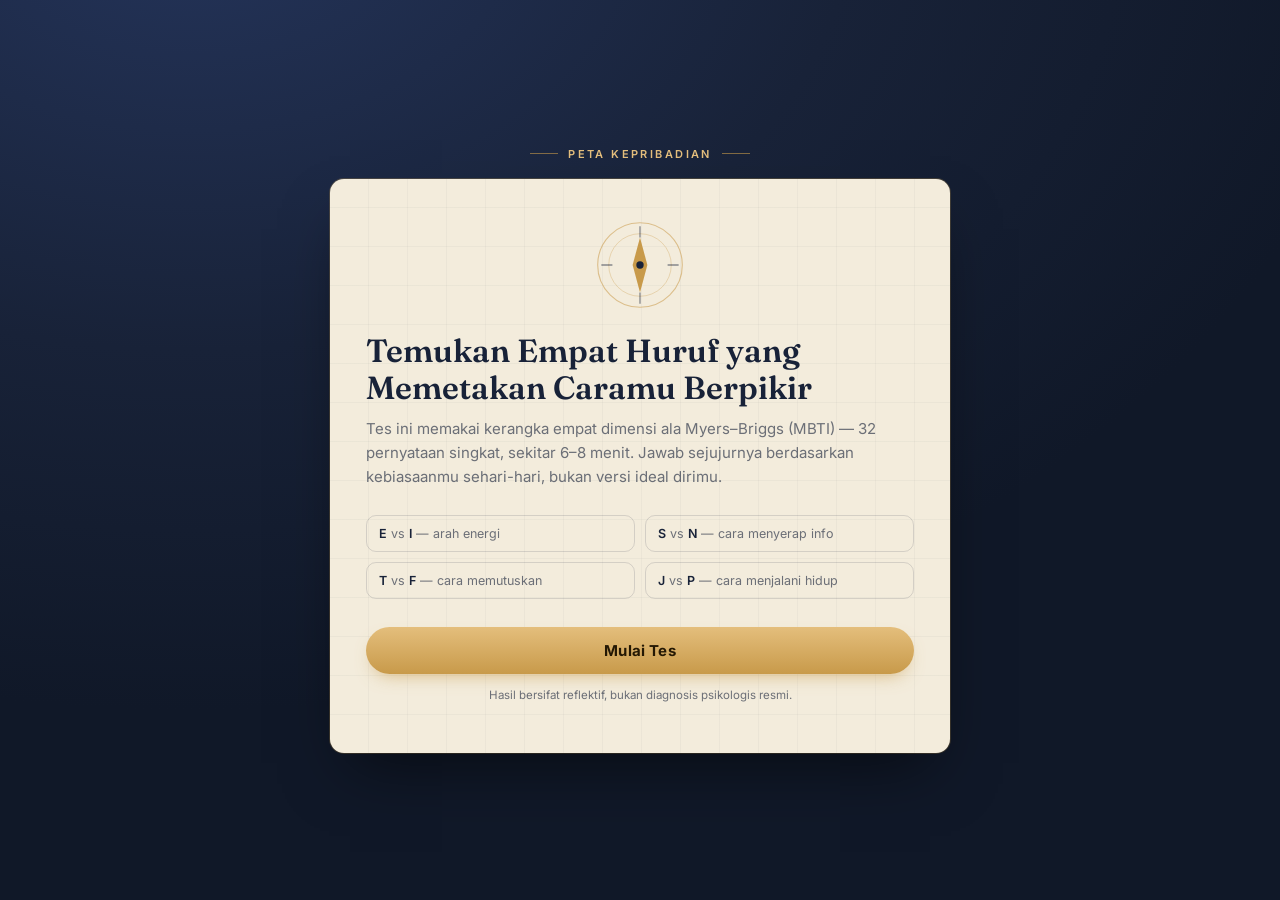
==== index.html @ 728cc456 "Rename INDEX.html to index.html" ====
<!DOCTYPE html>
<html lang="id">
<head>
<meta charset="UTF-8">
<meta name="viewport" content="width=device-width, initial-scale=1.0">
<title>Peta Kepribadian — Tes Tipe Kepribadian</title>
<style>
  @import url('https://fonts.googleapis.com/css2?family=Fraunces:opsz,wght@9..144,400;9..144,600;9..144,700&family=Inter:wght@400;500;600;700&display=swap');

  :root{
    --ink:#182238;
    --ink-2:#243252;
    --paper:#F3ECDC;
    --paper-2:#EAE0C9;
    --gold:#C89A4A;
    --gold-2:#E4BE7C;
    --line: rgba(24,34,56,0.14);
    --text-dim: rgba(24,34,56,0.62);
    --good:#5C7A5A;
    --radius: 14px;
  }
  *{box-sizing:border-box;}
  html,body{margin:0;padding:0;}
  body{
    background: radial-gradient(1200px 800px at 15% -10%, #24345A 0%, var(--ink) 55%, #101828 100%);
    color: var(--paper);
    font-family: 'Inter', system-ui, sans-serif;
    min-height:100vh;
    display:flex;
    align-items:center;
    justify-content:center;
    padding: 32px 16px;
  }
  .app{
    width:100%;
    max-width: 620px;
  }
  .brandline{
    display:flex;
    align-items:center;
    gap:10px;
    justify-content:center;
    color: var(--gold-2);
    letter-spacing: 0.22em;
    text-transform: uppercase;
    font-size: 11px;
    font-weight: 600;
    margin-bottom: 18px;
  }
  .brandline .rule{
    height:1px; width:28px; background: var(--gold);
    opacity:.6;
  }
  .card{
    background: var(--paper);
    color: var(--ink);
    border-radius: var(--radius);
    padding: 40px 36px;
    box-shadow: 0 30px 60px -20px rgba(0,0,0,0.55), 0 0 0 1px rgba(200,154,74,0.25);
    position:relative;
    overflow:hidden;
  }
  .card::before{
    content:"";
    position:absolute; inset:0;
    background:
      repeating-linear-gradient(0deg, transparent 0 38px, rgba(24,34,56,0.035) 38px 39px),
      repeating-linear-gradient(90deg, transparent 0 38px, rgba(24,34,56,0.035) 38px 39px);
    pointer-events:none;
  }
  .card > *{ position:relative; }

  h1.title{
    font-family:'Fraunces', serif;
    font-weight:600;
    font-size: 32px;
    line-height:1.15;
    margin: 0 0 10px;
  }
  p.lede{
    color: var(--text-dim);
    font-size: 15px;
    line-height:1.6;
    margin: 0 0 26px;
  }
  .compass{
    width: 92px; height: 92px;
    margin: 0 auto 22px;
    display:block;
  }
  .axis-legend{
    display:grid;
    grid-template-columns: 1fr 1fr;
    gap:10px;
    margin: 22px 0 28px;
  }
  .axis-chip{
    border:1px solid var(--line);
    border-radius:10px;
    padding: 10px 12px;
    font-size: 12.5px;
    color: var(--text-dim);
  }
  .axis-chip b{ color: var(--ink); font-weight:600; }

  button.primary{
    appearance:none;
    border:none;
    background: linear-gradient(180deg, var(--gold-2), var(--gold));
    color: #241804;
    font-family:'Inter',sans-serif;
    font-weight:700;
    font-size:15px;
    padding: 14px 22px;
    border-radius: 999px;
    cursor:pointer;
    width:100%;
    letter-spacing:0.01em;
    transition: transform .15s ease, box-shadow .15s ease;
    box-shadow: 0 8px 18px -8px rgba(200,154,74,0.7);
  }
  button.primary:hover{ transform: translateY(-1px); box-shadow: 0 12px 22px -8px rgba(200,154,74,0.8); }
  button.primary:active{ transform: translateY(0px); }
  button.primary:focus-visible{ outline: 3px solid var(--ink); outline-offset:2px; }
  button.primary:disabled{ opacity:.45; cursor:not-allowed; box-shadow:none; }

  button.ghost{
    appearance:none;
    background:none;
    border:none;
    color: var(--text-dim);
    font-family:'Inter',sans-serif;
    font-size:13px;
    cursor:pointer;
    padding:8px 4px;
    text-decoration: underline;
    text-underline-offset:3px;
  }
  button.ghost:focus-visible{ outline: 2px solid var(--ink); }

  /* progress */
  .progress-row{
    display:flex; align-items:center; gap:12px;
    margin-bottom: 26px;
  }
  .progress-track{
    flex:1; height:4px; background: var(--line); border-radius:99px; overflow:hidden;
  }
  .progress-fill{
    height:100%; background: var(--gold); width:0%;
    transition: width .35s ease;
  }
  .progress-label{
    font-size:11px; letter-spacing:0.08em; text-transform:uppercase;
    color: var(--text-dim); white-space:nowrap;
  }

  .q-axis-tag{
    display:inline-block;
    font-size:10.5px;
    letter-spacing:0.14em;
    text-transform:uppercase;
    color: var(--gold);
    background: rgba(200,154,74,0.12);
    border:1px solid rgba(200,154,74,0.4);
    padding: 4px 10px;
    border-radius:99px;
    margin-bottom:16px;
    font-weight:600;
  }
  .q-text{
    font-family:'Fraunces', serif;
    font-size: 22px;
    line-height:1.4;
    font-weight:500;
    margin: 0 0 28px;
    min-height: 84px;
  }

  .scale{
    display:flex;
    justify-content:space-between;
    gap:8px;
    margin-bottom:10px;
  }
  .scale button{
    flex:1;
    aspect-ratio:1;
    border-radius:50%;
    border: 1.5px solid var(--line);
    background: var(--paper-2);
    cursor:pointer;
    display:flex; align-items:center; justify-content:center;
    font-family:'Fraunces', serif;
    color: transparent;
    transition: all .15s ease;
    position:relative;
  }
  .scale button .dot{
    width: 10px; height:10px; border-radius:50%;
    background: var(--ink); opacity:.18;
  }
  .scale button:hover{ border-color: var(--gold); }
  .scale button.selected{
    background: var(--ink);
    border-color: var(--ink);
  }
  .scale button.selected .dot{ background: var(--gold-2); opacity:1; }
  .scale-labels{
    display:flex; justify-content:space-between;
    font-size:10.5px; color: var(--text-dim);
    margin-bottom:30px;
    letter-spacing:0.02em;
  }
  .scale-labels span:last-child{ text-align:right; }
  .scale-labels span{ max-width:80px; }

  .nav-row{
    display:flex; align-items:center; justify-content:space-between; gap:16px;
  }

  /* result */
  .result-eyebrow{
    font-size:11px; letter-spacing:0.18em; text-transform:uppercase;
    color: var(--gold); font-weight:700; margin-bottom:8px;
  }
  .type-code{
    font-family:'Fraunces', serif;
    font-weight:700;
    font-size: 58px;
    letter-spacing: 0.04em;
    margin: 0 0 2px;
    display:flex;
    gap: 2px;
  }
  .type-code span{ display:inline-block; }
  .type-name{
    font-family:'Fraunces', serif;
    font-size:20px;
    color: var(--ink-2);
    margin: 0 0 18px;
  }
  .type-desc{
    font-size:14.5px;
    line-height:1.7;
    color: var(--text-dim);
    margin-bottom: 28px;
  }
  .axis-bars{
    display:flex; flex-direction:column; gap:16px;
    margin-bottom: 30px;
  }
  .axis-bar-row{ }
  .axis-bar-top{
    display:flex; justify-content:space-between;
    font-size:11.5px; font-weight:700;
    margin-bottom:6px;
    color: var(--ink);
  }
  .axis-bar-top .lo, .axis-bar-top .hi{ width:44%; }
  .axis-bar-top .hi{ text-align:right; }
  .axis-bar-track{
    height:8px; border-radius:99px; background: var(--paper-2);
    position:relative; overflow:hidden; border:1px solid var(--line);
  }
  .axis-bar-fill{
    position:absolute; top:0; bottom:0; left:0;
    background: linear-gradient(90deg, var(--gold-2), var(--gold));
    border-radius:99px;
  }
  .axis-pct{
    font-size:10.5px; color: var(--text-dim); margin-top:4px; display:flex; justify-content:space-between;
  }

  .hidden{ display:none !important; }

  @media (max-width:480px){
    .card{ padding: 30px 22px; }
    h1.title{ font-size:26px; }
    .type-code{ font-size:44px; }
    .q-text{ font-size:19px; min-height:auto; }
    .axis-legend{ grid-template-columns: 1fr; }
  }

  @media (prefers-reduced-motion: reduce){
    *{ transition:none !important; }
  }
</style>
</head>
<body>
<div class="app">
  <div class="brandline"><span class="rule"></span> PETA KEPRIBADIAN <span class="rule"></span></div>

  <div class="card">

    <!-- INTRO -->
    <section id="screen-intro">
      <svg class="compass" viewBox="0 0 100 100" fill="none" xmlns="http://www.w3.org/2000/svg" aria-hidden="true">
        <circle cx="50" cy="50" r="46" stroke="#C89A4A" stroke-width="1.2" opacity="0.55"/>
        <circle cx="50" cy="50" r="34" stroke="#C89A4A" stroke-width="1" opacity="0.35"/>
        <path d="M50 8 L50 20 M50 80 L50 92 M8 50 L20 50 M80 50 L92 50" stroke="#182238" stroke-width="1.4" opacity="0.5"/>
        <path d="M50 20 L58 50 L50 80 L42 50 Z" fill="#C89A4A"/>
        <circle cx="50" cy="50" r="4" fill="#182238"/>
      </svg>
      <h1 class="title">Temukan Empat Huruf yang Memetakan Caramu Berpikir</h1>
      <p class="lede">Tes ini memakai kerangka empat dimensi ala Myers–Briggs (MBTI) — 32 pernyataan singkat, sekitar 6–8 menit. Jawab sejujurnya berdasarkan kebiasaanmu sehari-hari, bukan versi ideal dirimu.</p>

      <div class="axis-legend">
        <div class="axis-chip"><b>E</b> vs <b>I</b> — arah energi</div>
        <div class="axis-chip"><b>S</b> vs <b>N</b> — cara menyerap info</div>
        <div class="axis-chip"><b>T</b> vs <b>F</b> — cara memutuskan</div>
        <div class="axis-chip"><b>J</b> vs <b>P</b> — cara menjalani hidup</div>
      </div>

      <button class="primary" onclick="goToNameScreen()">Mulai Tes</button>
      <p style="font-size:11.5px;color:var(--text-dim);text-align:center;margin-top:14px;">
        Hasil bersifat reflektif, bukan diagnosis psikologis resmi.
      </p>
    </section>

    <!-- NAME -->
    <section id="screen-name" class="hidden">
      <h1 class="title">Siapa Namamu?</h1>
      <p class="lede">Nama ini dipakai untuk menyimpan hasil tesmu.</p>
      <input type="text" id="nameInput" placeholder="Tulis nama lengkap"
        style="width:100%;padding:14px 16px;border-radius:10px;border:1.5px solid var(--line);
        font-family:'Inter',sans-serif;font-size:15px;margin-bottom:20px;background:var(--paper-2);color:var(--ink);">
      <p id="nameError" style="color:#a0453a;font-size:12.5px;margin:-12px 0 16px;display:none;">Nama tidak boleh kosong.</p>
      <button class="primary" onclick="startQuiz()">Lanjut ke Soal</button>
    </section>

    <!-- QUIZ -->
    <section id="screen-quiz" class="hidden">
      <div class="progress-row">
        <div class="progress-track"><div class="progress-fill" id="progressFill"></div></div>
        <div class="progress-label" id="progressLabel">1 / 32</div>
      </div>

      <div id="axisTag" class="q-axis-tag">ARAH ENERGI</div>
      <p class="q-text" id="questionText">—</p>

      <div class="scale" id="scaleRow"></div>
      <div class="scale-labels">
        <span>Sangat tidak setuju</span>
        <span>Sangat setuju</span>
      </div>

      <div class="nav-row">
        <button class="ghost" id="backBtn" onclick="goBack()">← Sebelumnya</button>
        <button class="ghost" onclick="skipQuestion()">Lewati →</button>
      </div>
    </section>

    <!-- RESULT -->
    <section id="screen-result" class="hidden">
      <div class="result-eyebrow">Tipe kepribadianmu</div>
      <h2 class="type-code" id="typeCode"></h2>
      <p class="type-name" id="typeName"></p>
      <p class="type-desc" id="typeDesc"></p>

      <div class="axis-bars" id="axisBars"></div>

      <p id="saveStatus" style="font-size:12.5px;color:var(--text-dim);text-align:center;margin:-14px 0 20px;"></p>

      <button class="primary" onclick="restartQuiz()">Ulangi Tes</button>
    </section>

  </div>
</div>

<script>
const AXES = {
  EI: { label: 'ARAH ENERGI', lo: 'I · Introvert', hi: 'E · Extrovert' },
  SN: { label: 'CARA MENYERAP INFORMASI', lo: 'S · Sensing', hi: 'N · Intuition' },
  TF: { label: 'CARA MEMUTUSKAN', lo: 'F · Feeling', hi: 'T · Thinking' },
  JP: { label: 'CARA MENJALANI HIDUP', lo: 'P · Perceiving', hi: 'J · Judging' }
};

const QUESTIONS = [
  // E (agree -> E)
  {axis:'EI', pole:'E', text:'Saya merasa lebih bersemangat setelah menghabiskan waktu di tengah banyak orang, dibanding sendirian.'},
  {axis:'EI', pole:'E', text:'Saya suka melontarkan ide sambil berbicara, bukan memikirkannya matang-matang dulu.'},
  {axis:'EI', pole:'E', text:'Saya mudah akrab dengan orang baru di suatu acara atau pertemuan.'},
  {axis:'EI', pole:'E', text:'Saya lebih suka mengerjakan sesuatu bersama tim daripada sendirian.'},
  // I (agree -> I)
  {axis:'EI', pole:'I', text:'Saya butuh waktu menyendiri untuk memulihkan energi setelah bersosialisasi lama.'},
  {axis:'EI', pole:'I', text:'Saya lebih suka memikirkan sesuatu secara matang sebelum mengucapkannya.'},
  {axis:'EI', pole:'I', text:'Saya lebih nyaman mengobrol dengan satu-dua orang dekat daripada di keramaian.'},
  {axis:'EI', pole:'I', text:'Saya lebih produktif saat bekerja sendirian tanpa banyak gangguan.'},

  // S (agree -> S)
  {axis:'SN', pole:'S', text:'Saya lebih percaya pada fakta dan pengalaman nyata daripada firasat.'},
  {axis:'SN', pole:'S', text:'Saya lebih suka instruksi yang jelas dan rinci, langkah demi langkah.'},
  {axis:'SN', pole:'S', text:'Saya lebih memperhatikan detail konkret daripada gambaran besar.'},
  {axis:'SN', pole:'S', text:'Saya lebih suka menyelesaikan masalah dengan cara yang sudah terbukti berhasil.'},
  // N (agree -> N)
  {axis:'SN', pole:'N', text:'Saya suka membayangkan berbagai kemungkinan dan pola tersembunyi di balik sesuatu.'},
  {axis:'SN', pole:'N', text:'Saya lebih tertarik pada ide dan konsep abstrak daripada rincian teknis.'},
  {axis:'SN', pole:'N', text:'Saya sering memikirkan skenario "bagaimana jika" tentang masa depan.'},
  {axis:'SN', pole:'N', text:'Saya lebih suka mencoba cara baru daripada mengikuti metode lama.'},

  // T (agree -> T)
  {axis:'TF', pole:'T', text:'Saya mengambil keputusan berdasarkan logika dan analisis, bukan perasaan.'},
  {axis:'TF', pole:'T', text:'Saya lebih mengutamakan keadilan dan konsistensi aturan daripada situasi personal seseorang.'},
  {axis:'TF', pole:'T', text:'Saya cenderung memberi kritik langsung meski berisiko menyinggung perasaan orang.'},
  {axis:'TF', pole:'T', text:'Saya lebih fokus mencari kebenaran daripada menjaga suasana tetap nyaman.'},
  // F (agree -> F)
  {axis:'TF', pole:'F', text:'Saya mempertimbangkan perasaan orang lain sebelum mengambil keputusan.'},
  {axis:'TF', pole:'F', text:'Saya lebih suka menjaga keharmonisan kelompok daripada memenangkan perdebatan.'},
  {axis:'TF', pole:'F', text:'Saya mudah berempati dengan apa yang sedang dirasakan orang lain.'},
  {axis:'TF', pole:'F', text:'Saya cenderung memberi apresiasi dulu sebelum menyampaikan kritik.'},

  // J (agree -> J)
  {axis:'JP', pole:'J', text:'Saya suka membuat rencana matang sebelum memulai sesuatu.'},
  {axis:'JP', pole:'J', text:'Saya merasa lebih tenang ketika semuanya sudah diputuskan dan terjadwal.'},
  {axis:'JP', pole:'J', text:'Saya lebih suka menyelesaikan tugas jauh sebelum tenggat waktu.'},
  {axis:'JP', pole:'J', text:'Saya menyukai lingkungan kerja yang terstruktur dan rapi.'},
  // P (agree -> P)
  {axis:'JP', pole:'P', text:'Saya lebih suka membiarkan opsi tetap terbuka daripada terikat pada satu rencana.'},
  {axis:'JP', pole:'P', text:'Saya sering bekerja lebih baik justru saat mendekati tenggat waktu.'},
  {axis:'JP', pole:'P', text:'Saya suka berimprovisasi dan beradaptasi di tempat daripada mengikuti jadwal ketat.'},
  {axis:'JP', pole:'P', text:'Saya merasa jadwal yang terlalu kaku itu membatasi.'}
];

const TYPES = {
  INTJ:{name:'Sang Arsitek', desc:'Perencana strategis yang mandiri, suka menyusun sistem jangka panjang dan tak mudah puas dengan cara lama jika ada cara yang lebih efisien.'},
  INTP:{name:'Sang Logikawan', desc:'Pemikir analitis yang haus akan pemahaman mendalam, senang membongkar ide sampai ke akar logikanya sebelum menerimanya.'},
  ENTJ:{name:'Sang Komandan', desc:'Pemimpin tegas yang berorientasi hasil, cepat melihat peluang dan mengorganisir orang serta sumber daya untuk mencapainya.'},
  ENTP:{name:'Sang Pendebat', desc:'Pencetus ide yang gesit dan suka menantang asumsi, menikmati diskusi terbuka dan eksplorasi kemungkinan baru.'},
  INFJ:{name:'Sang Advokat', desc:'Idealis yang tenang namun teguh, punya visi jangka panjang tentang bagaimana membantu orang lain berkembang.'},
  INFP:{name:'Sang Mediator', desc:'Pribadi reflektif dengan nilai batin yang kuat, setia pada makna dan keaslian dalam setiap hal yang dikerjakan.'},
  ENFJ:{name:'Sang Protagonis', desc:'Penggerak yang hangat dan persuasif, pandai membaca kebutuhan orang lain dan menyatukan mereka menuju tujuan bersama.'},
  ENFP:{name:'Sang Kampiun', desc:'Jiwa bebas yang antusias dan penuh ide, mudah terhubung dengan orang baru dan melihat potensi di mana-mana.'},
  ISTJ:{name:'Sang Logistikus', desc:'Pribadi yang tertib dan bisa diandalkan, menjunjung tinggi tanggung jawab dan konsistensi dalam segala hal.'},
  ISFJ:{name:'Sang Pembela', desc:'Pribadi hangat dan teliti yang senang menjaga kestabilan dan kenyamanan orang-orang di sekitarnya.'},
  ESTJ:{name:'Sang Eksekutif', desc:'Pengatur yang tegas dan praktis, ahli dalam menjalankan rencana secara efisien dan menjaga semuanya tetap pada jalurnya.'},
  ESFJ:{name:'Sang Konsul', desc:'Pribadi sosial dan penuh perhatian yang senang menjaga keharmonisan kelompok serta memastikan semua orang terlibat.'},
  ISTP:{name:'Sang Virtuoso', desc:'Pemecah masalah yang praktis dan tenang, senang memahami cara kerja sesuatu langsung lewat tangan sendiri.'},
  ISFP:{name:'Sang Petualang', desc:'Pribadi lembut dan artistik yang menjalani hidup mengikuti nilai pribadinya, menghargai kebebasan berekspresi.'},
  ESTP:{name:'Sang Pengusaha', desc:'Pribadi enerjik dan spontan yang tanggap terhadap situasi nyata, senang bertindak cepat dan mengambil risiko terukur.'},
  ESFP:{name:'Sang Penghibur', desc:'Pribadi ceria dan spontan yang hidup di momen saat ini, senang membawa keceriaan pada orang-orang di sekitarnya.'}
};

// GANTI dengan URL Web App hasil Deploy dari Apps Script (Langkah 1-5 di atas)
const SCRIPT_URL = 'https://script.google.com/macros/s/AKfycbwz7SujuM5sYtSNVyDx9dvc4fyeZL98cVMhSH66Ate2bv2nYC5BGK6JNbNzbFPP69vO/exec';

let answers = new Array(QUESTIONS.length).fill(null);
let current = 0;
let respondentName = '';

function goToNameScreen(){
  document.getElementById('screen-intro').classList.add('hidden');
  document.getElementById('screen-name').classList.remove('hidden');
}

function startQuiz(){
  const nameVal = document.getElementById('nameInput').value.trim();
  if(!nameVal){
    document.getElementById('nameError').style.display = 'block';
    return;
  }
  respondentName = nameVal;
  document.getElementById('screen-name').classList.add('hidden');
  document.getElementById('screen-quiz').classList.remove('hidden');
  renderQuestion();
}

function renderQuestion(){
  const q = QUESTIONS[current];
  document.getElementById('axisTag').textContent = AXES[q.axis].label;
  document.getElementById('questionText').textContent = q.text;
  document.getElementById('progressLabel').textContent = (current+1) + ' / ' + QUESTIONS.length;
  document.getElementById('progressFill').style.width = ((current)/QUESTIONS.length*100) + '%';
  document.getElementById('backBtn').style.visibility = current === 0 ? 'hidden' : 'visible';

  const row = document.getElementById('scaleRow');
  row.innerHTML = '';
  for(let i=1;i<=5;i++){
    const btn = document.createElement('button');
    btn.type = 'button';
    btn.setAttribute('aria-label', 'Skor ' + i);
    if(answers[current] === i) btn.classList.add('selected');
    const dot = document.createElement('span');
    dot.className = 'dot';
    btn.appendChild(dot);
    btn.onclick = () => selectAnswer(i);
    row.appendChild(btn);
  }
}

function selectAnswer(value){
  answers[current] = value;
  renderQuestion();
  setTimeout(()=>{
    if(current < QUESTIONS.length - 1){
      current++;
      renderQuestion();
    } else {
      finishQuiz();
    }
  }, 180);
}

function skipQuestion(){
  if(answers[current] === null) answers[current] = 3;
  if(current < QUESTIONS.length - 1){
    current++;
    renderQuestion();
  } else {
    finishQuiz();
  }
}

function goBack(){
  if(current > 0){
    current--;
    renderQuestion();
  }
}

function finishQuiz(){
  const totals = { E:0,I:0,S:0,N:0,T:0,F:0,J:0,P:0 };
  QUESTIONS.forEach((q, idx) => {
    const val = answers[idx] === null ? 3 : answers[idx];
    totals[q.pole] += val;
  });

  const code =
    (totals.E >= totals.I ? 'E' : 'I') +
    (totals.N >= totals.S ? 'N' : 'S') +
    (totals.T >= totals.F ? 'T' : 'F') +
    (totals.J >= totals.P ? 'J' : 'P');

  showResult(code, totals);
}

function showResult(code, totals){
  document.getElementById('screen-quiz').classList.add('hidden');
  document.getElementById('screen-result').classList.remove('hidden');

  const codeEl = document.getElementById('typeCode');
  codeEl.innerHTML = '';
  code.split('').forEach((ch,i) => {
    const span = document.createElement('span');
    span.textContent = ch;
    span.style.opacity = 0;
    span.style.transform = 'translateY(8px)';
    span.style.transition = 'all .35s ease ' + (i*0.09) + 's';
    codeEl.appendChild(span);
  });
  requestAnimationFrame(()=>{
    requestAnimationFrame(()=>{
      [...codeEl.children].forEach(s => { s.style.opacity = 1; s.style.transform='translateY(0)'; });
    });
  });

  const info = TYPES[code];
  document.getElementById('typeName').textContent = info.name;
  document.getElementById('typeDesc').textContent = info.desc;

  sendToSheet(code, totals);

  const pairs = [
    ['EI','E','I'], ['SN','N','S'], ['TF','T','F'], ['JP','J','P']
  ];
  const barsEl = document.getElementById('axisBars');
  barsEl.innerHTML = '';
  pairs.forEach(([axisKey, hiPole, loPole]) => {
    const hiVal = totals[hiPole], loVal = totals[loPole];
    const pct = Math.round((hiVal / (hiVal+loVal)) * 100);
    const ax = AXES[axisKey];

    const row = document.createElement('div');
    row.className = 'axis-bar-row';
    row.innerHTML = `
      <div class="axis-bar-top"><span class="lo">${ax.lo}</span><span class="hi">${ax.hi}</span></div>
      <div class="axis-bar-track"><div class="axis-bar-fill" style="width:0%"></div></div>
      <div class="axis-pct"><span>${100-pct}%</span><span>${pct}%</span></div>
    `;
    barsEl.appendChild(row);
    const fill = row.querySelector('.axis-bar-fill');
    setTimeout(()=>{ fill.style.transition = 'width .6s ease'; fill.style.width = pct + '%'; }, 50);
  });
}

function sendToSheet(code, totals){
  const statusEl = document.getElementById('saveStatus');
  statusEl.textContent = 'Menyimpan hasil...';

  const payload = {
    nama: respondentName,
    code: code,
    totals: totals,
    answers: answers.map(a => a === null ? 3 : a)
  };

  fetch(SCRIPT_URL, {
    method: 'POST',
    mode: 'no-cors', // Apps Script tidak mengizinkan baca respons lintas origin, ini normal
    headers: { 'Content-Type': 'text/plain;charset=utf-8' },
    body: JSON.stringify(payload)
  }).then(() => {
    statusEl.textContent = '✓ Hasil tersimpan atas nama ' + respondentName;
  }).catch(() => {
    statusEl.textContent = 'Gagal menyimpan hasil. Periksa koneksi internet.';
  });
}

function restartQuiz(){
  answers = new Array(QUESTIONS.length).fill(null);
  current = 0;
  respondentName = '';
  document.getElementById('nameInput').value = '';
  document.getElementById('nameError').style.display = 'none';
  document.getElementById('saveStatus').textContent = '';
  document.getElementById('screen-result').classList.add('hidden');
  document.getElementById('screen-intro').classList.remove('hidden');
}
</script>
</body>
</html>
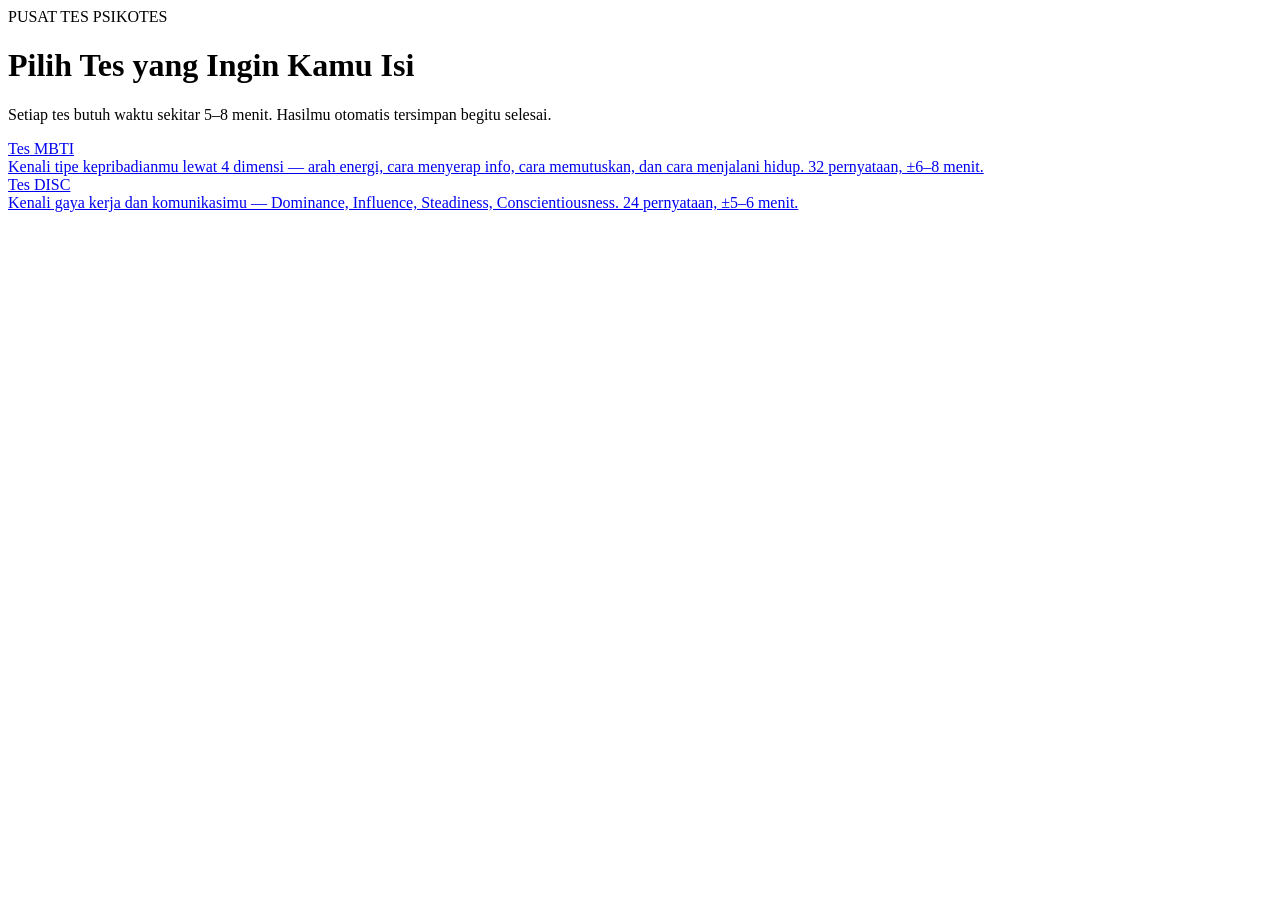
==== commit 4e29efb4: "Add files via upload" ====
--- a/index.html
+++ b/index.html
@@ -3,619 +3,27 @@
 <head>
 <meta charset="UTF-8">
 <meta name="viewport" content="width=device-width, initial-scale=1.0">
-<title>Peta Kepribadian — Tes Tipe Kepribadian</title>
-<style>
-  @import url('https://fonts.googleapis.com/css2?family=Fraunces:opsz,wght@9..144,400;9..144,600;9..144,700&family=Inter:wght@400;500;600;700&display=swap');
-
-  :root{
-    --ink:#182238;
-    --ink-2:#243252;
-    --paper:#F3ECDC;
-    --paper-2:#EAE0C9;
-    --gold:#C89A4A;
-    --gold-2:#E4BE7C;
-    --line: rgba(24,34,56,0.14);
-    --text-dim: rgba(24,34,56,0.62);
-    --good:#5C7A5A;
-    --radius: 14px;
-  }
-  *{box-sizing:border-box;}
-  html,body{margin:0;padding:0;}
-  body{
-    background: radial-gradient(1200px 800px at 15% -10%, #24345A 0%, var(--ink) 55%, #101828 100%);
-    color: var(--paper);
-    font-family: 'Inter', system-ui, sans-serif;
-    min-height:100vh;
-    display:flex;
-    align-items:center;
-    justify-content:center;
-    padding: 32px 16px;
-  }
-  .app{
-    width:100%;
-    max-width: 620px;
-  }
-  .brandline{
-    display:flex;
-    align-items:center;
-    gap:10px;
-    justify-content:center;
-    color: var(--gold-2);
-    letter-spacing: 0.22em;
-    text-transform: uppercase;
-    font-size: 11px;
-    font-weight: 600;
-    margin-bottom: 18px;
-  }
-  .brandline .rule{
-    height:1px; width:28px; background: var(--gold);
-    opacity:.6;
-  }
-  .card{
-    background: var(--paper);
-    color: var(--ink);
-    border-radius: var(--radius);
-    padding: 40px 36px;
-    box-shadow: 0 30px 60px -20px rgba(0,0,0,0.55), 0 0 0 1px rgba(200,154,74,0.25);
-    position:relative;
-    overflow:hidden;
-  }
-  .card::before{
-    content:"";
-    position:absolute; inset:0;
-    background:
-      repeating-linear-gradient(0deg, transparent 0 38px, rgba(24,34,56,0.035) 38px 39px),
-      repeating-linear-gradient(90deg, transparent 0 38px, rgba(24,34,56,0.035) 38px 39px);
-    pointer-events:none;
-  }
-  .card > *{ position:relative; }
-
-  h1.title{
-    font-family:'Fraunces', serif;
-    font-weight:600;
-    font-size: 32px;
-    line-height:1.15;
-    margin: 0 0 10px;
-  }
-  p.lede{
-    color: var(--text-dim);
-    font-size: 15px;
-    line-height:1.6;
-    margin: 0 0 26px;
-  }
-  .compass{
-    width: 92px; height: 92px;
-    margin: 0 auto 22px;
-    display:block;
-  }
-  .axis-legend{
-    display:grid;
-    grid-template-columns: 1fr 1fr;
-    gap:10px;
-    margin: 22px 0 28px;
-  }
-  .axis-chip{
-    border:1px solid var(--line);
-    border-radius:10px;
-    padding: 10px 12px;
-    font-size: 12.5px;
-    color: var(--text-dim);
-  }
-  .axis-chip b{ color: var(--ink); font-weight:600; }
-
-  button.primary{
-    appearance:none;
-    border:none;
-    background: linear-gradient(180deg, var(--gold-2), var(--gold));
-    color: #241804;
-    font-family:'Inter',sans-serif;
-    font-weight:700;
-    font-size:15px;
-    padding: 14px 22px;
-    border-radius: 999px;
-    cursor:pointer;
-    width:100%;
-    letter-spacing:0.01em;
-    transition: transform .15s ease, box-shadow .15s ease;
-    box-shadow: 0 8px 18px -8px rgba(200,154,74,0.7);
-  }
-  button.primary:hover{ transform: translateY(-1px); box-shadow: 0 12px 22px -8px rgba(200,154,74,0.8); }
-  button.primary:active{ transform: translateY(0px); }
-  button.primary:focus-visible{ outline: 3px solid var(--ink); outline-offset:2px; }
-  button.primary:disabled{ opacity:.45; cursor:not-allowed; box-shadow:none; }
-
-  button.ghost{
-    appearance:none;
-    background:none;
-    border:none;
-    color: var(--text-dim);
-    font-family:'Inter',sans-serif;
-    font-size:13px;
-    cursor:pointer;
-    padding:8px 4px;
-    text-decoration: underline;
-    text-underline-offset:3px;
-  }
-  button.ghost:focus-visible{ outline: 2px solid var(--ink); }
-
-  /* progress */
-  .progress-row{
-    display:flex; align-items:center; gap:12px;
-    margin-bottom: 26px;
-  }
-  .progress-track{
-    flex:1; height:4px; background: var(--line); border-radius:99px; overflow:hidden;
-  }
-  .progress-fill{
-    height:100%; background: var(--gold); width:0%;
-    transition: width .35s ease;
-  }
-  .progress-label{
-    font-size:11px; letter-spacing:0.08em; text-transform:uppercase;
-    color: var(--text-dim); white-space:nowrap;
-  }
-
-  .q-axis-tag{
-    display:inline-block;
-    font-size:10.5px;
-    letter-spacing:0.14em;
-    text-transform:uppercase;
-    color: var(--gold);
-    background: rgba(200,154,74,0.12);
-    border:1px solid rgba(200,154,74,0.4);
-    padding: 4px 10px;
-    border-radius:99px;
-    margin-bottom:16px;
-    font-weight:600;
-  }
-  .q-text{
-    font-family:'Fraunces', serif;
-    font-size: 22px;
-    line-height:1.4;
-    font-weight:500;
-    margin: 0 0 28px;
-    min-height: 84px;
-  }
-
-  .scale{
-    display:flex;
-    justify-content:space-between;
-    gap:8px;
-    margin-bottom:10px;
-  }
-  .scale button{
-    flex:1;
-    aspect-ratio:1;
-    border-radius:50%;
-    border: 1.5px solid var(--line);
-    background: var(--paper-2);
-    cursor:pointer;
-    display:flex; align-items:center; justify-content:center;
-    font-family:'Fraunces', serif;
-    color: transparent;
-    transition: all .15s ease;
-    position:relative;
-  }
-  .scale button .dot{
-    width: 10px; height:10px; border-radius:50%;
-    background: var(--ink); opacity:.18;
-  }
-  .scale button:hover{ border-color: var(--gold); }
-  .scale button.selected{
-    background: var(--ink);
-    border-color: var(--ink);
-  }
-  .scale button.selected .dot{ background: var(--gold-2); opacity:1; }
-  .scale-labels{
-    display:flex; justify-content:space-between;
-    font-size:10.5px; color: var(--text-dim);
-    margin-bottom:30px;
-    letter-spacing:0.02em;
-  }
-  .scale-labels span:last-child{ text-align:right; }
-  .scale-labels span{ max-width:80px; }
-
-  .nav-row{
-    display:flex; align-items:center; justify-content:space-between; gap:16px;
-  }
-
-  /* result */
-  .result-eyebrow{
-    font-size:11px; letter-spacing:0.18em; text-transform:uppercase;
-    color: var(--gold); font-weight:700; margin-bottom:8px;
-  }
-  .type-code{
-    font-family:'Fraunces', serif;
-    font-weight:700;
-    font-size: 58px;
-    letter-spacing: 0.04em;
-    margin: 0 0 2px;
-    display:flex;
-    gap: 2px;
-  }
-  .type-code span{ display:inline-block; }
-  .type-name{
-    font-family:'Fraunces', serif;
-    font-size:20px;
-    color: var(--ink-2);
-    margin: 0 0 18px;
-  }
-  .type-desc{
-    font-size:14.5px;
-    line-height:1.7;
-    color: var(--text-dim);
-    margin-bottom: 28px;
-  }
-  .axis-bars{
-    display:flex; flex-direction:column; gap:16px;
-    margin-bottom: 30px;
-  }
-  .axis-bar-row{ }
-  .axis-bar-top{
-    display:flex; justify-content:space-between;
-    font-size:11.5px; font-weight:700;
-    margin-bottom:6px;
-    color: var(--ink);
-  }
-  .axis-bar-top .lo, .axis-bar-top .hi{ width:44%; }
-  .axis-bar-top .hi{ text-align:right; }
-  .axis-bar-track{
-    height:8px; border-radius:99px; background: var(--paper-2);
-    position:relative; overflow:hidden; border:1px solid var(--line);
-  }
-  .axis-bar-fill{
-    position:absolute; top:0; bottom:0; left:0;
-    background: linear-gradient(90deg, var(--gold-2), var(--gold));
-    border-radius:99px;
-  }
-  .axis-pct{
-    font-size:10.5px; color: var(--text-dim); margin-top:4px; display:flex; justify-content:space-between;
-  }
-
-  .hidden{ display:none !important; }
-
-  @media (max-width:480px){
-    .card{ padding: 30px 22px; }
-    h1.title{ font-size:26px; }
-    .type-code{ font-size:44px; }
-    .q-text{ font-size:19px; min-height:auto; }
-    .axis-legend{ grid-template-columns: 1fr; }
-  }
-
-  @media (prefers-reduced-motion: reduce){
-    *{ transition:none !important; }
-  }
-</style>
+<title>Tes Psikotes</title>
+<link rel="stylesheet" href="assets/style.css">
 </head>
 <body>
 <div class="app">
-  <div class="brandline"><span class="rule"></span> PETA KEPRIBADIAN <span class="rule"></span></div>
+  <div class="brandline"><span class="rule"></span> PUSAT TES PSIKOTES <span class="rule"></span></div>
+  <div class="card">
+    <h1 class="title">Pilih Tes yang Ingin Kamu Isi</h1>
+    <p class="lede">Setiap tes butuh waktu sekitar 5–8 menit. Hasilmu otomatis tersimpan begitu selesai.</p>
 
-  <div class="card">
-
-    <!-- INTRO -->
-    <section id="screen-intro">
-      <svg class="compass" viewBox="0 0 100 100" fill="none" xmlns="http://www.w3.org/2000/svg" aria-hidden="true">
-        <circle cx="50" cy="50" r="46" stroke="#C89A4A" stroke-width="1.2" opacity="0.55"/>
-        <circle cx="50" cy="50" r="34" stroke="#C89A4A" stroke-width="1" opacity="0.35"/>
-        <path d="M50 8 L50 20 M50 80 L50 92 M8 50 L20 50 M80 50 L92 50" stroke="#182238" stroke-width="1.4" opacity="0.5"/>
-        <path d="M50 20 L58 50 L50 80 L42 50 Z" fill="#C89A4A"/>
-        <circle cx="50" cy="50" r="4" fill="#182238"/>
-      </svg>
-      <h1 class="title">Temukan Empat Huruf yang Memetakan Caramu Berpikir</h1>
-      <p class="lede">Tes ini memakai kerangka empat dimensi ala Myers–Briggs (MBTI) — 32 pernyataan singkat, sekitar 6–8 menit. Jawab sejujurnya berdasarkan kebiasaanmu sehari-hari, bukan versi ideal dirimu.</p>
-
-      <div class="axis-legend">
-        <div class="axis-chip"><b>E</b> vs <b>I</b> — arah energi</div>
-        <div class="axis-chip"><b>S</b> vs <b>N</b> — cara menyerap info</div>
-        <div class="axis-chip"><b>T</b> vs <b>F</b> — cara memutuskan</div>
-        <div class="axis-chip"><b>J</b> vs <b>P</b> — cara menjalani hidup</div>
-      </div>
-
-      <button class="primary" onclick="goToNameScreen()">Mulai Tes</button>
-      <p style="font-size:11.5px;color:var(--text-dim);text-align:center;margin-top:14px;">
-        Hasil bersifat reflektif, bukan diagnosis psikologis resmi.
-      </p>
-    </section>
-
-    <!-- NAME -->
-    <section id="screen-name" class="hidden">
-      <h1 class="title">Siapa Namamu?</h1>
-      <p class="lede">Nama ini dipakai untuk menyimpan hasil tesmu.</p>
-      <input type="text" id="nameInput" placeholder="Tulis nama lengkap"
-        style="width:100%;padding:14px 16px;border-radius:10px;border:1.5px solid var(--line);
-        font-family:'Inter',sans-serif;font-size:15px;margin-bottom:20px;background:var(--paper-2);color:var(--ink);">
-      <p id="nameError" style="color:#a0453a;font-size:12.5px;margin:-12px 0 16px;display:none;">Nama tidak boleh kosong.</p>
-      <button class="primary" onclick="startQuiz()">Lanjut ke Soal</button>
-    </section>
-
-    <!-- QUIZ -->
-    <section id="screen-quiz" class="hidden">
-      <div class="progress-row">
-        <div class="progress-track"><div class="progress-fill" id="progressFill"></div></div>
-        <div class="progress-label" id="progressLabel">1 / 32</div>
-      </div>
-
-      <div id="axisTag" class="q-axis-tag">ARAH ENERGI</div>
-      <p class="q-text" id="questionText">—</p>
-
-      <div class="scale" id="scaleRow"></div>
-      <div class="scale-labels">
-        <span>Sangat tidak setuju</span>
-        <span>Sangat setuju</span>
-      </div>
-
-      <div class="nav-row">
-        <button class="ghost" id="backBtn" onclick="goBack()">← Sebelumnya</button>
-        <button class="ghost" onclick="skipQuestion()">Lewati →</button>
-      </div>
-    </section>
-
-    <!-- RESULT -->
-    <section id="screen-result" class="hidden">
-      <div class="result-eyebrow">Tipe kepribadianmu</div>
-      <h2 class="type-code" id="typeCode"></h2>
-      <p class="type-name" id="typeName"></p>
-      <p class="type-desc" id="typeDesc"></p>
-
-      <div class="axis-bars" id="axisBars"></div>
-
-      <p id="saveStatus" style="font-size:12.5px;color:var(--text-dim);text-align:center;margin:-14px 0 20px;"></p>
-
-      <button class="primary" onclick="restartQuiz()">Ulangi Tes</button>
-    </section>
-
+    <div class="menu-list">
+      <a class="menu-item" href="mbti.html">
+        <div class="mi-title">Tes MBTI</div>
+        <div class="mi-desc">Kenali tipe kepribadianmu lewat 4 dimensi — arah energi, cara menyerap info, cara memutuskan, dan cara menjalani hidup. 32 pernyataan, ±6–8 menit.</div>
+      </a>
+      <a class="menu-item" href="disc.html">
+        <div class="mi-title">Tes DISC</div>
+        <div class="mi-desc">Kenali gaya kerja dan komunikasimu — Dominance, Influence, Steadiness, Conscientiousness. 24 pernyataan, ±5–6 menit.</div>
+      </a>
+    </div>
   </div>
 </div>
-
-<script>
-const AXES = {
-  EI: { label: 'ARAH ENERGI', lo: 'I · Introvert', hi: 'E · Extrovert' },
-  SN: { label: 'CARA MENYERAP INFORMASI', lo: 'S · Sensing', hi: 'N · Intuition' },
-  TF: { label: 'CARA MEMUTUSKAN', lo: 'F · Feeling', hi: 'T · Thinking' },
-  JP: { label: 'CARA MENJALANI HIDUP', lo: 'P · Perceiving', hi: 'J · Judging' }
-};
-
-const QUESTIONS = [
-  // E (agree -> E)
-  {axis:'EI', pole:'E', text:'Saya merasa lebih bersemangat setelah menghabiskan waktu di tengah banyak orang, dibanding sendirian.'},
-  {axis:'EI', pole:'E', text:'Saya suka melontarkan ide sambil berbicara, bukan memikirkannya matang-matang dulu.'},
-  {axis:'EI', pole:'E', text:'Saya mudah akrab dengan orang baru di suatu acara atau pertemuan.'},
-  {axis:'EI', pole:'E', text:'Saya lebih suka mengerjakan sesuatu bersama tim daripada sendirian.'},
-  // I (agree -> I)
-  {axis:'EI', pole:'I', text:'Saya butuh waktu menyendiri untuk memulihkan energi setelah bersosialisasi lama.'},
-  {axis:'EI', pole:'I', text:'Saya lebih suka memikirkan sesuatu secara matang sebelum mengucapkannya.'},
-  {axis:'EI', pole:'I', text:'Saya lebih nyaman mengobrol dengan satu-dua orang dekat daripada di keramaian.'},
-  {axis:'EI', pole:'I', text:'Saya lebih produktif saat bekerja sendirian tanpa banyak gangguan.'},
-
-  // S (agree -> S)
-  {axis:'SN', pole:'S', text:'Saya lebih percaya pada fakta dan pengalaman nyata daripada firasat.'},
-  {axis:'SN', pole:'S', text:'Saya lebih suka instruksi yang jelas dan rinci, langkah demi langkah.'},
-  {axis:'SN', pole:'S', text:'Saya lebih memperhatikan detail konkret daripada gambaran besar.'},
-  {axis:'SN', pole:'S', text:'Saya lebih suka menyelesaikan masalah dengan cara yang sudah terbukti berhasil.'},
-  // N (agree -> N)
-  {axis:'SN', pole:'N', text:'Saya suka membayangkan berbagai kemungkinan dan pola tersembunyi di balik sesuatu.'},
-  {axis:'SN', pole:'N', text:'Saya lebih tertarik pada ide dan konsep abstrak daripada rincian teknis.'},
-  {axis:'SN', pole:'N', text:'Saya sering memikirkan skenario "bagaimana jika" tentang masa depan.'},
-  {axis:'SN', pole:'N', text:'Saya lebih suka mencoba cara baru daripada mengikuti metode lama.'},
-
-  // T (agree -> T)
-  {axis:'TF', pole:'T', text:'Saya mengambil keputusan berdasarkan logika dan analisis, bukan perasaan.'},
-  {axis:'TF', pole:'T', text:'Saya lebih mengutamakan keadilan dan konsistensi aturan daripada situasi personal seseorang.'},
-  {axis:'TF', pole:'T', text:'Saya cenderung memberi kritik langsung meski berisiko menyinggung perasaan orang.'},
-  {axis:'TF', pole:'T', text:'Saya lebih fokus mencari kebenaran daripada menjaga suasana tetap nyaman.'},
-  // F (agree -> F)
-  {axis:'TF', pole:'F', text:'Saya mempertimbangkan perasaan orang lain sebelum mengambil keputusan.'},
-  {axis:'TF', pole:'F', text:'Saya lebih suka menjaga keharmonisan kelompok daripada memenangkan perdebatan.'},
-  {axis:'TF', pole:'F', text:'Saya mudah berempati dengan apa yang sedang dirasakan orang lain.'},
-  {axis:'TF', pole:'F', text:'Saya cenderung memberi apresiasi dulu sebelum menyampaikan kritik.'},
-
-  // J (agree -> J)
-  {axis:'JP', pole:'J', text:'Saya suka membuat rencana matang sebelum memulai sesuatu.'},
-  {axis:'JP', pole:'J', text:'Saya merasa lebih tenang ketika semuanya sudah diputuskan dan terjadwal.'},
-  {axis:'JP', pole:'J', text:'Saya lebih suka menyelesaikan tugas jauh sebelum tenggat waktu.'},
-  {axis:'JP', pole:'J', text:'Saya menyukai lingkungan kerja yang terstruktur dan rapi.'},
-  // P (agree -> P)
-  {axis:'JP', pole:'P', text:'Saya lebih suka membiarkan opsi tetap terbuka daripada terikat pada satu rencana.'},
-  {axis:'JP', pole:'P', text:'Saya sering bekerja lebih baik justru saat mendekati tenggat waktu.'},
-  {axis:'JP', pole:'P', text:'Saya suka berimprovisasi dan beradaptasi di tempat daripada mengikuti jadwal ketat.'},
-  {axis:'JP', pole:'P', text:'Saya merasa jadwal yang terlalu kaku itu membatasi.'}
-];
-
-const TYPES = {
-  INTJ:{name:'Sang Arsitek', desc:'Perencana strategis yang mandiri, suka menyusun sistem jangka panjang dan tak mudah puas dengan cara lama jika ada cara yang lebih efisien.'},
-  INTP:{name:'Sang Logikawan', desc:'Pemikir analitis yang haus akan pemahaman mendalam, senang membongkar ide sampai ke akar logikanya sebelum menerimanya.'},
-  ENTJ:{name:'Sang Komandan', desc:'Pemimpin tegas yang berorientasi hasil, cepat melihat peluang dan mengorganisir orang serta sumber daya untuk mencapainya.'},
-  ENTP:{name:'Sang Pendebat', desc:'Pencetus ide yang gesit dan suka menantang asumsi, menikmati diskusi terbuka dan eksplorasi kemungkinan baru.'},
-  INFJ:{name:'Sang Advokat', desc:'Idealis yang tenang namun teguh, punya visi jangka panjang tentang bagaimana membantu orang lain berkembang.'},
-  INFP:{name:'Sang Mediator', desc:'Pribadi reflektif dengan nilai batin yang kuat, setia pada makna dan keaslian dalam setiap hal yang dikerjakan.'},
-  ENFJ:{name:'Sang Protagonis', desc:'Penggerak yang hangat dan persuasif, pandai membaca kebutuhan orang lain dan menyatukan mereka menuju tujuan bersama.'},
-  ENFP:{name:'Sang Kampiun', desc:'Jiwa bebas yang antusias dan penuh ide, mudah terhubung dengan orang baru dan melihat potensi di mana-mana.'},
-  ISTJ:{name:'Sang Logistikus', desc:'Pribadi yang tertib dan bisa diandalkan, menjunjung tinggi tanggung jawab dan konsistensi dalam segala hal.'},
-  ISFJ:{name:'Sang Pembela', desc:'Pribadi hangat dan teliti yang senang menjaga kestabilan dan kenyamanan orang-orang di sekitarnya.'},
-  ESTJ:{name:'Sang Eksekutif', desc:'Pengatur yang tegas dan praktis, ahli dalam menjalankan rencana secara efisien dan menjaga semuanya tetap pada jalurnya.'},
-  ESFJ:{name:'Sang Konsul', desc:'Pribadi sosial dan penuh perhatian yang senang menjaga keharmonisan kelompok serta memastikan semua orang terlibat.'},
-  ISTP:{name:'Sang Virtuoso', desc:'Pemecah masalah yang praktis dan tenang, senang memahami cara kerja sesuatu langsung lewat tangan sendiri.'},
-  ISFP:{name:'Sang Petualang', desc:'Pribadi lembut dan artistik yang menjalani hidup mengikuti nilai pribadinya, menghargai kebebasan berekspresi.'},
-  ESTP:{name:'Sang Pengusaha', desc:'Pribadi enerjik dan spontan yang tanggap terhadap situasi nyata, senang bertindak cepat dan mengambil risiko terukur.'},
-  ESFP:{name:'Sang Penghibur', desc:'Pribadi ceria dan spontan yang hidup di momen saat ini, senang membawa keceriaan pada orang-orang di sekitarnya.'}
-};
-
-// GANTI dengan URL Web App hasil Deploy dari Apps Script (Langkah 1-5 di atas)
-const SCRIPT_URL = 'https://script.google.com/macros/s/AKfycbwz7SujuM5sYtSNVyDx9dvc4fyeZL98cVMhSH66Ate2bv2nYC5BGK6JNbNzbFPP69vO/exec';
-
-let answers = new Array(QUESTIONS.length).fill(null);
-let current = 0;
-let respondentName = '';
-
-function goToNameScreen(){
-  document.getElementById('screen-intro').classList.add('hidden');
-  document.getElementById('screen-name').classList.remove('hidden');
-}
-
-function startQuiz(){
-  const nameVal = document.getElementById('nameInput').value.trim();
-  if(!nameVal){
-    document.getElementById('nameError').style.display = 'block';
-    return;
-  }
-  respondentName = nameVal;
-  document.getElementById('screen-name').classList.add('hidden');
-  document.getElementById('screen-quiz').classList.remove('hidden');
-  renderQuestion();
-}
-
-function renderQuestion(){
-  const q = QUESTIONS[current];
-  document.getElementById('axisTag').textContent = AXES[q.axis].label;
-  document.getElementById('questionText').textContent = q.text;
-  document.getElementById('progressLabel').textContent = (current+1) + ' / ' + QUESTIONS.length;
-  document.getElementById('progressFill').style.width = ((current)/QUESTIONS.length*100) + '%';
-  document.getElementById('backBtn').style.visibility = current === 0 ? 'hidden' : 'visible';
-
-  const row = document.getElementById('scaleRow');
-  row.innerHTML = '';
-  for(let i=1;i<=5;i++){
-    const btn = document.createElement('button');
-    btn.type = 'button';
-    btn.setAttribute('aria-label', 'Skor ' + i);
-    if(answers[current] === i) btn.classList.add('selected');
-    const dot = document.createElement('span');
-    dot.className = 'dot';
-    btn.appendChild(dot);
-    btn.onclick = () => selectAnswer(i);
-    row.appendChild(btn);
-  }
-}
-
-function selectAnswer(value){
-  answers[current] = value;
-  renderQuestion();
-  setTimeout(()=>{
-    if(current < QUESTIONS.length - 1){
-      current++;
-      renderQuestion();
-    } else {
-      finishQuiz();
-    }
-  }, 180);
-}
-
-function skipQuestion(){
-  if(answers[current] === null) answers[current] = 3;
-  if(current < QUESTIONS.length - 1){
-    current++;
-    renderQuestion();
-  } else {
-    finishQuiz();
-  }
-}
-
-function goBack(){
-  if(current > 0){
-    current--;
-    renderQuestion();
-  }
-}
-
-function finishQuiz(){
-  const totals = { E:0,I:0,S:0,N:0,T:0,F:0,J:0,P:0 };
-  QUESTIONS.forEach((q, idx) => {
-    const val = answers[idx] === null ? 3 : answers[idx];
-    totals[q.pole] += val;
-  });
-
-  const code =
-    (totals.E >= totals.I ? 'E' : 'I') +
-    (totals.N >= totals.S ? 'N' : 'S') +
-    (totals.T >= totals.F ? 'T' : 'F') +
-    (totals.J >= totals.P ? 'J' : 'P');
-
-  showResult(code, totals);
-}
-
-function showResult(code, totals){
-  document.getElementById('screen-quiz').classList.add('hidden');
-  document.getElementById('screen-result').classList.remove('hidden');
-
-  const codeEl = document.getElementById('typeCode');
-  codeEl.innerHTML = '';
-  code.split('').forEach((ch,i) => {
-    const span = document.createElement('span');
-    span.textContent = ch;
-    span.style.opacity = 0;
-    span.style.transform = 'translateY(8px)';
-    span.style.transition = 'all .35s ease ' + (i*0.09) + 's';
-    codeEl.appendChild(span);
-  });
-  requestAnimationFrame(()=>{
-    requestAnimationFrame(()=>{
-      [...codeEl.children].forEach(s => { s.style.opacity = 1; s.style.transform='translateY(0)'; });
-    });
-  });
-
-  const info = TYPES[code];
-  document.getElementById('typeName').textContent = info.name;
-  document.getElementById('typeDesc').textContent = info.desc;
-
-  sendToSheet(code, totals);
-
-  const pairs = [
-    ['EI','E','I'], ['SN','N','S'], ['TF','T','F'], ['JP','J','P']
-  ];
-  const barsEl = document.getElementById('axisBars');
-  barsEl.innerHTML = '';
-  pairs.forEach(([axisKey, hiPole, loPole]) => {
-    const hiVal = totals[hiPole], loVal = totals[loPole];
-    const pct = Math.round((hiVal / (hiVal+loVal)) * 100);
-    const ax = AXES[axisKey];
-
-    const row = document.createElement('div');
-    row.className = 'axis-bar-row';
-    row.innerHTML = `
-      <div class="axis-bar-top"><span class="lo">${ax.lo}</span><span class="hi">${ax.hi}</span></div>
-      <div class="axis-bar-track"><div class="axis-bar-fill" style="width:0%"></div></div>
-      <div class="axis-pct"><span>${100-pct}%</span><span>${pct}%</span></div>
-    `;
-    barsEl.appendChild(row);
-    const fill = row.querySelector('.axis-bar-fill');
-    setTimeout(()=>{ fill.style.transition = 'width .6s ease'; fill.style.width = pct + '%'; }, 50);
-  });
-}
-
-function sendToSheet(code, totals){
-  const statusEl = document.getElementById('saveStatus');
-  statusEl.textContent = 'Menyimpan hasil...';
-
-  const payload = {
-    nama: respondentName,
-    code: code,
-    totals: totals,
-    answers: answers.map(a => a === null ? 3 : a)
-  };
-
-  fetch(SCRIPT_URL, {
-    method: 'POST',
-    mode: 'no-cors', // Apps Script tidak mengizinkan baca respons lintas origin, ini normal
-    headers: { 'Content-Type': 'text/plain;charset=utf-8' },
-    body: JSON.stringify(payload)
-  }).then(() => {
-    statusEl.textContent = '✓ Hasil tersimpan atas nama ' + respondentName;
-  }).catch(() => {
-    statusEl.textContent = 'Gagal menyimpan hasil. Periksa koneksi internet.';
-  });
-}
-
-function restartQuiz(){
-  answers = new Array(QUESTIONS.length).fill(null);
-  current = 0;
-  respondentName = '';
-  document.getElementById('nameInput').value = '';
-  document.getElementById('nameError').style.display = 'none';
-  document.getElementById('saveStatus').textContent = '';
-  document.getElementById('screen-result').classList.add('hidden');
-  document.getElementById('screen-intro').classList.remove('hidden');
-}
-</script>
 </body>
 </html>
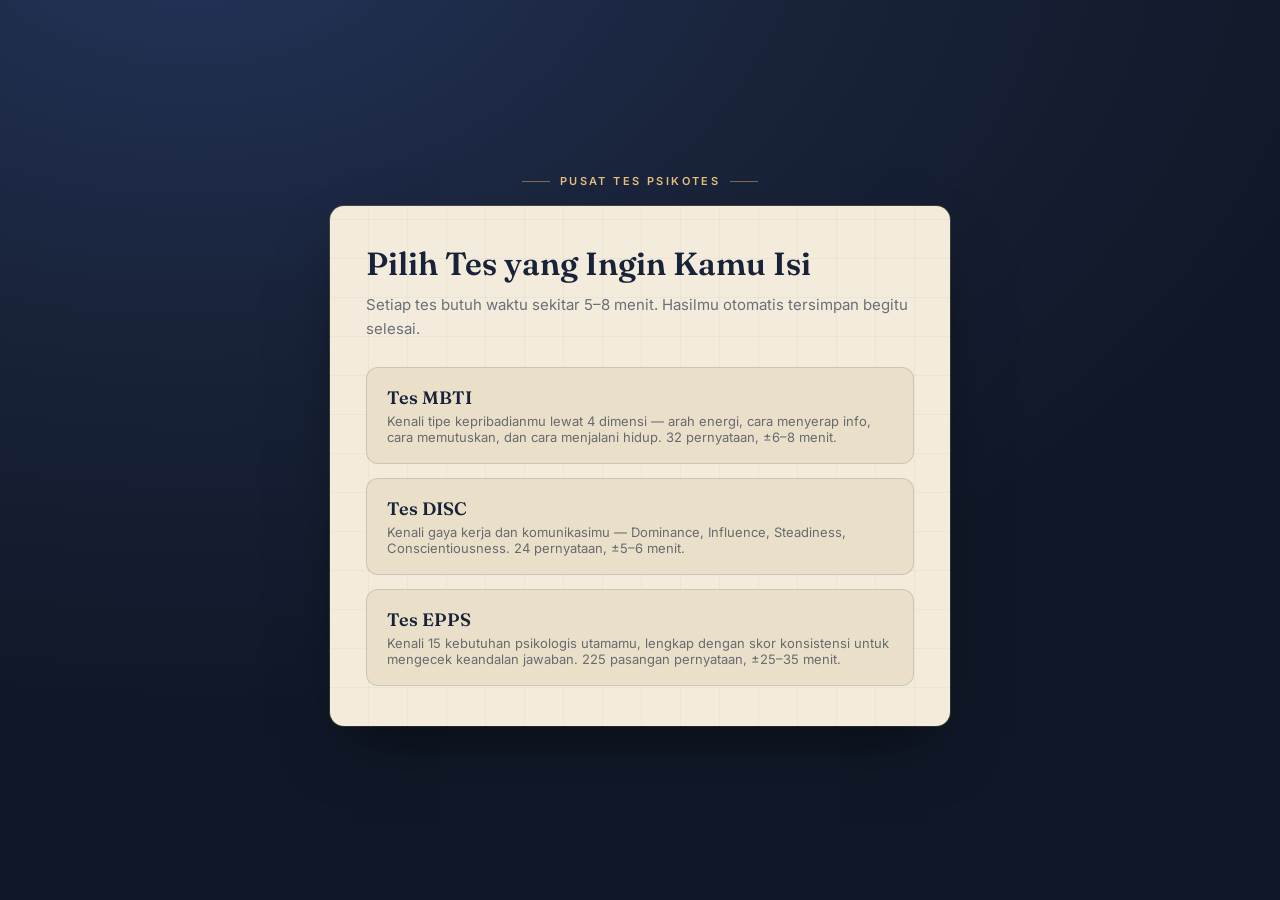
==== commit f2f513c2: "Add files via upload" ====
--- a/index.html
+++ b/index.html
@@ -22,6 +22,10 @@
         <div class="mi-title">Tes DISC</div>
         <div class="mi-desc">Kenali gaya kerja dan komunikasimu — Dominance, Influence, Steadiness, Conscientiousness. 24 pernyataan, ±5–6 menit.</div>
       </a>
+      <a class="menu-item" href="epps.html">
+        <div class="mi-title">Tes EPPS</div>
+        <div class="mi-desc">Kenali 15 kebutuhan psikologis utamamu, lengkap dengan skor konsistensi untuk mengecek keandalan jawaban. 225 pasangan pernyataan, ±25–35 menit.</div>
+      </a>
     </div>
   </div>
 </div>
--- a/assets/style.css
+++ b/assets/style.css
@@ -0,0 +1,208 @@
+@import url('https://fonts.googleapis.com/css2?family=Fraunces:opsz,wght@9..144,400;9..144,600;9..144,700&family=Inter:wght@400;500;600;700&display=swap');
+
+:root{
+  --ink:#182238;
+  --ink-2:#243252;
+  --paper:#F3ECDC;
+  --paper-2:#EAE0C9;
+  --gold:#C89A4A;
+  --gold-2:#E4BE7C;
+  --line: rgba(24,34,56,0.14);
+  --text-dim: rgba(24,34,56,0.62);
+  --good:#5C7A5A;
+  --radius: 14px;
+}
+*{box-sizing:border-box;}
+html,body{margin:0;padding:0;}
+body{
+  background: radial-gradient(1200px 800px at 15% -10%, #24345A 0%, var(--ink) 55%, #101828 100%);
+  color: var(--paper);
+  font-family: 'Inter', system-ui, sans-serif;
+  min-height:100vh;
+  display:flex;
+  align-items:center;
+  justify-content:center;
+  padding: 32px 16px;
+}
+.app{ width:100%; max-width: 620px; margin: 0 auto; }
+.brandline{
+  display:flex; align-items:center; gap:10px; justify-content:center;
+  color: var(--gold-2); letter-spacing: 0.22em; text-transform: uppercase;
+  font-size: 11px; font-weight: 600; margin-bottom: 18px;
+}
+.brandline .rule{ height:1px; width:28px; background: var(--gold); opacity:.6; }
+.card{
+  background: var(--paper); color: var(--ink); border-radius: var(--radius);
+  padding: 40px 36px;
+  box-shadow: 0 30px 60px -20px rgba(0,0,0,0.55), 0 0 0 1px rgba(200,154,74,0.25);
+  position:relative; overflow:hidden;
+}
+.card::before{
+  content:""; position:absolute; inset:0;
+  background:
+    repeating-linear-gradient(0deg, transparent 0 38px, rgba(24,34,56,0.035) 38px 39px),
+    repeating-linear-gradient(90deg, transparent 0 38px, rgba(24,34,56,0.035) 38px 39px);
+  pointer-events:none;
+}
+.card > *{ position:relative; }
+
+h1.title{ font-family:'Fraunces', serif; font-weight:600; font-size: 32px; line-height:1.15; margin: 0 0 10px; }
+p.lede{ color: var(--text-dim); font-size: 15px; line-height:1.6; margin: 0 0 26px; }
+.compass{ width: 92px; height: 92px; margin: 0 auto 22px; display:block; }
+.axis-legend{ display:grid; grid-template-columns: 1fr 1fr; gap:10px; margin: 22px 0 28px; }
+.axis-chip{ border:1px solid var(--line); border-radius:10px; padding: 10px 12px; font-size: 12.5px; color: var(--text-dim); }
+.axis-chip b{ color: var(--ink); font-weight:600; }
+
+button.primary{
+  appearance:none; border:none;
+  background: linear-gradient(180deg, var(--gold-2), var(--gold));
+  color: #241804; font-family:'Inter',sans-serif; font-weight:700; font-size:15px;
+  padding: 14px 22px; border-radius: 999px; cursor:pointer; width:100%;
+  letter-spacing:0.01em; transition: transform .15s ease, box-shadow .15s ease;
+  box-shadow: 0 8px 18px -8px rgba(200,154,74,0.7);
+}
+button.primary:hover{ transform: translateY(-1px); box-shadow: 0 12px 22px -8px rgba(200,154,74,0.8); }
+button.primary:active{ transform: translateY(0px); }
+button.primary:focus-visible{ outline: 3px solid var(--ink); outline-offset:2px; }
+button.primary:disabled{ opacity:.45; cursor:not-allowed; box-shadow:none; }
+
+button.ghost{
+  appearance:none; background:none; border:none; color: var(--text-dim);
+  font-family:'Inter',sans-serif; font-size:13px; cursor:pointer; padding:8px 4px;
+  text-decoration: underline; text-underline-offset:3px;
+}
+button.ghost:focus-visible{ outline: 2px solid var(--ink); }
+
+.progress-row{ display:flex; align-items:center; gap:12px; margin-bottom: 26px; }
+.progress-track{ flex:1; height:4px; background: var(--line); border-radius:99px; overflow:hidden; }
+.progress-fill{ height:100%; background: var(--gold); width:0%; transition: width .35s ease; }
+.progress-label{ font-size:11px; letter-spacing:0.08em; text-transform:uppercase; color: var(--text-dim); white-space:nowrap; }
+
+.q-axis-tag{
+  display:inline-block; font-size:10.5px; letter-spacing:0.14em; text-transform:uppercase;
+  color: var(--gold); background: rgba(200,154,74,0.12); border:1px solid rgba(200,154,74,0.4);
+  padding: 4px 10px; border-radius:99px; margin-bottom:16px; font-weight:600;
+}
+.q-text{ font-family:'Fraunces', serif; font-size: 22px; line-height:1.4; font-weight:500; margin: 0 0 28px; min-height: 84px; }
+
+.scale{ display:flex; justify-content:space-between; gap:8px; margin-bottom:10px; }
+.scale button{
+  flex:1; aspect-ratio:1; border-radius:50%; border: 1.5px solid var(--line);
+  background: var(--paper-2); cursor:pointer; display:flex; align-items:center; justify-content:center;
+  color: transparent; transition: all .15s ease; position:relative;
+}
+.scale button .dot{ width: 10px; height:10px; border-radius:50%; background: var(--ink); opacity:.18; }
+.scale button:hover{ border-color: var(--gold); }
+.scale button.selected{ background: var(--ink); border-color: var(--ink); }
+.scale button.selected .dot{ background: var(--gold-2); opacity:1; }
+.scale-labels{ display:flex; justify-content:space-between; font-size:10.5px; color: var(--text-dim); margin-bottom:30px; letter-spacing:0.02em; }
+.scale-labels span:last-child{ text-align:right; }
+.scale-labels span{ max-width:80px; }
+
+.nav-row{ display:flex; align-items:center; justify-content:space-between; gap:16px; }
+
+.result-eyebrow{ font-size:11px; letter-spacing:0.18em; text-transform:uppercase; color: var(--gold); font-weight:700; margin-bottom:8px; }
+.type-code{ font-family:'Fraunces', serif; font-weight:700; font-size: 58px; letter-spacing: 0.04em; margin: 0 0 2px; display:flex; gap: 2px; }
+.type-code span{ display:inline-block; }
+.type-name{ font-family:'Fraunces', serif; font-size:20px; color: var(--ink-2); margin: 0 0 18px; }
+.type-desc{ font-size:14.5px; line-height:1.7; color: var(--text-dim); margin-bottom: 28px; }
+
+.axis-bars{ display:flex; flex-direction:column; gap:16px; margin-bottom: 30px; }
+.axis-bar-top{ display:flex; justify-content:space-between; font-size:11.5px; font-weight:700; margin-bottom:6px; color: var(--ink); }
+.axis-bar-top .lo, .axis-bar-top .hi{ width:44%; }
+.axis-bar-top .hi{ text-align:right; }
+.axis-bar-track{ height:8px; border-radius:99px; background: var(--paper-2); position:relative; overflow:hidden; border:1px solid var(--line); }
+.axis-bar-fill{ position:absolute; top:0; bottom:0; left:0; background: linear-gradient(90deg, var(--gold-2), var(--gold)); border-radius:99px; }
+.axis-pct{ font-size:10.5px; color: var(--text-dim); margin-top:4px; display:flex; justify-content:space-between; }
+.axis-narrative{ font-size:12px; color: var(--ink-2); margin-top:6px; line-height:1.5; }
+
+.analysis-block{ margin-bottom: 26px; }
+.analysis-heading{ font-family:'Fraunces', serif; font-size: 15px; font-weight:600; color: var(--ink); margin: 0 0 10px; display:flex; align-items:center; gap:8px; }
+.analysis-heading .swatch{ width:8px; height:8px; border-radius:2px; background: var(--gold); display:inline-block; transform: rotate(45deg); }
+.analysis-list{ margin:0; padding:0; list-style:none; }
+.analysis-list li{ font-size:13.5px; line-height:1.6; color: var(--text-dim); padding-left:18px; position:relative; margin-bottom:8px; }
+.analysis-list li::before{ content:"—"; position:absolute; left:0; color: var(--gold); }
+.analysis-p{ font-size:13.5px; line-height:1.7; color: var(--text-dim); margin:0; }
+.divider{ height:1px; background: var(--line); margin: 24px 0; }
+
+.hidden{ display:none !important; }
+
+.menu-list{ display:flex; flex-direction:column; gap:14px; margin-top: 24px; }
+.menu-item{
+  display:block; border:1px solid var(--line); border-radius: 12px; padding: 18px 20px;
+  text-decoration:none; color: var(--ink); transition: all .15s ease; background: var(--paper-2);
+}
+.menu-item:hover{ border-color: var(--gold); transform: translateY(-1px); }
+.menu-item .mi-title{ font-family:'Fraunces', serif; font-size: 18px; font-weight:600; margin-bottom: 4px; }
+.menu-item .mi-desc{ font-size: 13px; color: var(--text-dim); }
+
+.fc-instruction{ font-size: 12.5px; color: var(--text-dim); margin-bottom: 16px; line-height: 1.6; }
+.fc-list{ display:flex; flex-direction:column; gap:10px; margin-bottom: 10px; }
+.fc-item{ display:flex; align-items:center; gap:10px; border:1px solid var(--line); border-radius:10px; padding:10px 12px; background: var(--paper-2); transition: border-color .15s ease; }
+.fc-text{ flex:1; font-size:13.5px; color: var(--ink); line-height:1.4; }
+.fc-btn{ width:36px; height:36px; border-radius:8px; border:1.5px solid var(--line); background:#fff; font-weight:700; font-size:12.5px; cursor:pointer; color: var(--text-dim); flex-shrink:0; transition: all .15s ease; }
+.fc-btn:hover:not(:disabled){ border-color: var(--gold); }
+.fc-btn:disabled{ opacity:.3; cursor:not-allowed; }
+.fc-btn.fc-most.active{ background: var(--good); border-color: var(--good); color:#fff; }
+.fc-btn.fc-least.active{ background:#a0453a; border-color:#a0453a; color:#fff; }
+.fc-legend{ display:flex; gap:16px; font-size:11px; color: var(--text-dim); margin-bottom:14px; }
+.fc-legend b{ color: var(--ink); }
+
+.profile-columns{ display:grid; grid-template-columns: repeat(3,1fr); gap:10px; margin-bottom: 10px; }
+.profile-col{ border:1px solid var(--line); border-radius:10px; padding:12px 10px; background: var(--paper-2); }
+.profile-col-label{ font-family:'Fraunces', serif; font-size:11.5px; font-weight:600; color:var(--ink); line-height:1.25; }
+.profile-col-sub{ font-size:9.5px; color:var(--text-dim); margin:2px 0 8px; line-height:1.3; }
+.profile-col-primary{ font-family:'Fraunces', serif; font-size:22px; font-weight:700; color:var(--gold); line-height:1; }
+.profile-col-name{ font-size:11px; color:var(--ink-2); margin:2px 0 10px; }
+.mini-bars{ display:flex; flex-direction:column; gap:5px; }
+.mini-bar-row{ display:flex; align-items:center; gap:5px; }
+.mini-bar-label{ width:13px; font-size:9.5px; font-weight:700; color:var(--text-dim); }
+.mini-bar-track{ flex:1; height:5px; background:#fff; border-radius:99px; overflow:hidden; border:1px solid var(--line); }
+.mini-bar-fill{ height:100%; background:linear-gradient(90deg,var(--gold-2),var(--gold)); border-radius:99px; }
+.mini-bar-val{ width:24px; text-align:right; font-size:9.5px; color:var(--text-dim); }
+.profile-traits{ list-style:none; margin:10px 0 0; padding:8px 0 0; border-top:1px dashed var(--line); display:flex; flex-direction:column; gap:4px; }
+.profile-traits li{ font-size:10px; line-height:1.35; color:var(--ink-2); }
+
+.pw-list{ display:flex; flex-direction:column; gap:12px; margin-bottom:10px; }
+.pw-option{
+  display:flex; align-items:flex-start; gap:14px;
+  text-align:left; width:100%;
+  border:1.5px solid var(--line); border-radius:12px;
+  background: var(--paper-2); padding:16px 18px;
+  cursor:pointer; transition: all .15s ease;
+  font-family:'Inter',sans-serif;
+}
+.pw-option:hover{ border-color: var(--gold); }
+.pw-option.selected{ background: var(--ink); border-color: var(--ink); }
+.pw-option.selected .pw-text{ color: var(--paper); }
+.pw-option.selected .pw-letter{ background: var(--gold-2); color: var(--ink); }
+.pw-letter{
+  flex-shrink:0; width:28px; height:28px; border-radius:50%;
+  background: var(--paper); border:1.5px solid var(--line);
+  display:flex; align-items:center; justify-content:center;
+  font-weight:700; font-size:13px; color: var(--ink);
+}
+.pw-text{ font-size:14px; line-height:1.5; color: var(--ink); padding-top:3px; }
+
+.demo-group{ margin-bottom:20px; }
+.demo-label{ font-size:12px; font-weight:700; color: var(--ink); margin:0 0 8px; text-transform:uppercase; letter-spacing:0.04em; }
+.demo-options{ display:flex; gap:10px; }
+.demo-btn{
+  flex:1; padding:12px 14px; border-radius:10px; border:1.5px solid var(--line);
+  background: var(--paper-2); color: var(--ink); font-family:'Inter',sans-serif;
+  font-size:13.5px; font-weight:600; cursor:pointer; transition: all .15s ease;
+}
+.demo-btn:hover{ border-color: var(--gold); }
+.demo-btn.selected{ background: var(--ink); border-color: var(--ink); color: var(--paper); }
+@media (max-width:480px){
+  .profile-columns{ grid-template-columns: 1fr; }
+}
+
+@media (max-width:480px){
+  .card{ padding: 30px 22px; }
+  h1.title{ font-size:26px; }
+  .type-code{ font-size:44px; }
+  .q-text{ font-size:19px; min-height:auto; }
+  .axis-legend{ grid-template-columns: 1fr; }
+}
+@media (prefers-reduced-motion: reduce){ *{ transition:none !important; } }
